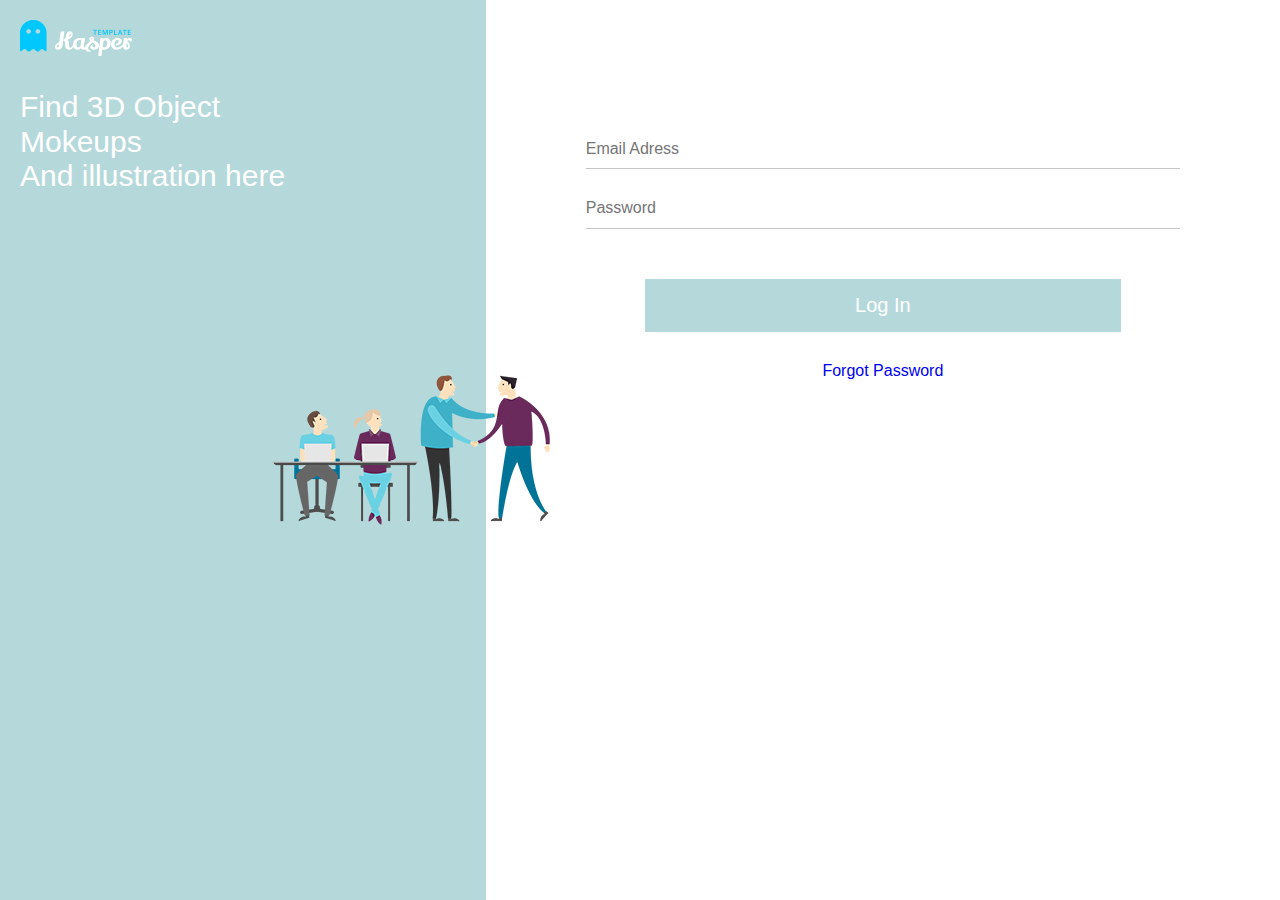
==== Login.html @ 70b624be "Login Page" ====
<!DOCTYPE html>
<html lang="en">
  <head>
    <meta charset="UTF-8" />
    <meta name="viewport" content="width=device-width, initial-scale=1.0" />
    <title>Log in</title>
    <!-- render  -->
    <link rel="stylesheet" href="css/normalize.css" />
    <!-- render  -->
    <!-- font awesome  -->
    <link rel="stylesheet" href="css/all.min.css" />
    <!-- font awesome  -->
    <!-- font google  -->
    <link rel="preconnect" href="https://fonts.googleapis.com" />
    <link rel="preconnect" href="https://fonts.gstatic.com" crossorigin />
    <link
      href="https://fonts.googleapis.com/css2?family=Open+Sans:wght@300;400;700;800&display=swap"
      rel="stylesheet"
    />
    <!-- font google  -->
    <!-- main style  -->
    <link rel="stylesheet" href="css/style.css" />
    <!-- main style  -->
  </head>
  <body>
    <!-- start sign  -->
    <div class="sign">
      <div class="left">
        <img class="logo" src="imgs/logo.png" alt="" />
        <h3>
          Find 3D Object <br />
          Mokeups <br />
          And illustration here
        </h3>
        <img class="image" src="imgs/welcome.png" alt="" />
      </div>
      <div class="right">
        <div class=""></div>
        <form>
          <input type="email" placeholder="Email Adress" />
          <input type="password" placeholder="Password" />
        </form>
        <button>Log In</button>
        <a
          style="display: block; text-align: center; margin: auto; width: 100%"
          href="#"
          >Forgot Password</a
        >
      </div>
    </div>
    <!-- end sign  -->
  </body>
</html>
---- css/style.css ----
/* start global rules  */
*{
  box-sizing: border-box;
  --webkit-box-sizing: border-box;
  --moz-box-sizing: border-box;
  padding: 0;
  margin: 0;
}
body{
  font-family: 'Cairo', sans-serif;
}
@media(max-width:767px){
  body{
    margin-right: -20px;
  }
}
ul{
  list-style: none;
}
a{
  text-decoration: none;
}
/* small */
@media (min-width:768px){
  .container{
    width: 750px;
  } 
}
/* medium */
@media (min-width:992px){
  .container{
    width: 970px;
  } 
}
/* large */
@media (min-width:1200px){
  .container{
    width: 1170px;
  } 
}
html{
  scroll-behavior: smooth;
}
.sign{
  display: flex;
}
/* start sign  */
/* start  left*/
.left{
  flex: 1.5;
  height: 100vh;
  background-color: #B5D9DB;
  padding: 20px;
  position: relative;
}
.left .logo{
  max-width: 100%;
  margin-bottom: 30px;
}
.left h3{
  color: white;
  font-size: 30px;
  font-weight: normal;
}
.left .image{
  max-width: 100%;
  position: absolute;
  right: -64px;
  top: 50%;
  transform: translatey(-50%);
}
/* end left  */
/* start right  */
.right{
flex: 2;
padding: 100px;
}
.right h3{
  font-weight: 500;
  font-size: 30px;
}
.right .social{
  display: flex;
    justify-content: space-between;
    margin: 30px 0;
}
.right .social .google{
  font-size: 17px;
  border: 1px solid #ccc;
  cursor: pointer;
  padding: 10px;
  color: #777;
  transition: all .5s;
}
.right .social .google i{
  font-size: 20px;
    color: green;
    padding-right: 10px;
}
.right .social .facebook{
  font-size: 17px;
  border: 1px solid #ccc;
  cursor: pointer;
  padding: 10px;
  color: #777;
  transition: all .5s;
}
.right .social .facebook:hover,
.right .social .google:hover{
background-color: #B5D9DB;
}
.right .social .facebook i{
  font-size: 20px;
    color: blue;
    padding-right: 10px;
}
.right .or{
  display: flex;
  align-items: center;
  justify-content: center;
}
.right .or hr{
  width: 4%;
}
.right .or span{
  padding: 4px;
  color: #777;
}
.right form{
  display: flex;
    flex-direction: column;
    margin: 30px 0;
}
.right form input{
  margin-bottom: 20px;
    padding: 10px 0;
    border: none;
    border-bottom: 1px solid #7777776b;
    outline: none;
    transition: 2s;
}
.right form input:focus::placeholder{
  transition: opacity .5s;
}
.right form input:focus::placeholder{
  opacity: 0;
}
.right button{
  width: 80%;
  background-color: #B5D9DB;
  border: none;
  color: white;
  font-size: 20px;
  padding: 15px 0;
  cursor: pointer;
  display: block;
  margin: 30px auto;
  transition: .5s;
}
.right button:hover{
  background-color: #ccc;
}
.right p{
  color: #777;
  text-align: center;
}
.right p a{
  color: red;
}
/* end right  */
@media (max-width:767px){
  .sign{
    flex-direction: column;
  }
  .left .image{
    display: none;
  }
  .right .social{
    flex-direction: column;
  }
  .right p{
    min-width: 300px;
    text-align: left;
  }
  .right .social .google{
    margin-bottom: 10px;
  }
}
@media (max-width:991px){
  .sign{
    flex-direction: column;
  }
  .left .image{
    display: none;
  }
  .right .social{
    flex-direction: column;
  }
  .right p{
    min-width: 300px;
    text-align: center;
  }
  .right .social .google{
    margin-bottom: 10px;
  }
}
/* end sign  */
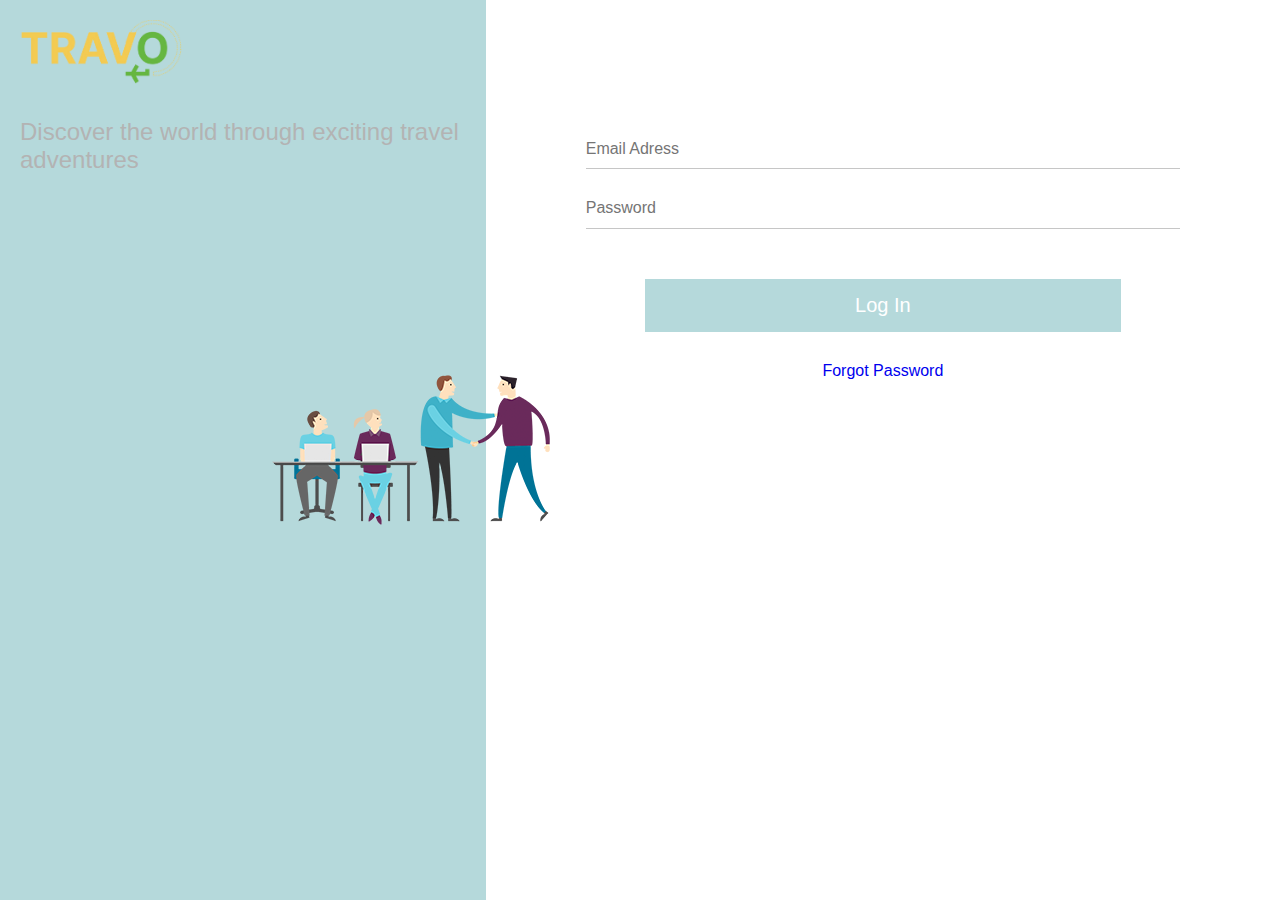
==== commit d62d4aec: "update" ====
--- a/Login.html
+++ b/Login.html
@@ -4,6 +4,8 @@
     <meta charset="UTF-8" />
     <meta name="viewport" content="width=device-width, initial-scale=1.0" />
     <title>Log in</title>
+    <link rel="shortcut icon" href="imgs/youssef-removebg-preview.png" type="image/x-icon" />
+
     <!-- render  -->
     <link rel="stylesheet" href="css/normalize.css" />
     <!-- render  -->
@@ -23,14 +25,12 @@
     <!-- main style  -->
   </head>
   <body>
-    <!-- start sign  -->
+    <!-- start login  -->
     <div class="sign">
       <div class="left">
-        <img class="logo" src="imgs/logo.png" alt="" />
+        <img class="logo" src="imgs/youssef-removebg-preview.png" alt="" />
         <h3>
-          Find 3D Object <br />
-          Mokeups <br />
-          And illustration here
+          Discover the world through exciting travel adventures
         </h3>
         <img class="image" src="imgs/welcome.png" alt="" />
       </div>
--- a/css/style.css
+++ b/css/style.css
@@ -54,12 +54,13 @@
   position: relative;
 }
 .left .logo{
-  max-width: 100%;
+  max-width: 40%;
   margin-bottom: 30px;
+  /* border-radius: 20%; */
 }
 .left h3{
-  color: white;
-  font-size: 30px;
+  color: hsl(0,0%,70%);
+  font-size: 1.5rem;
   font-weight: normal;
 }
 .left .image{
